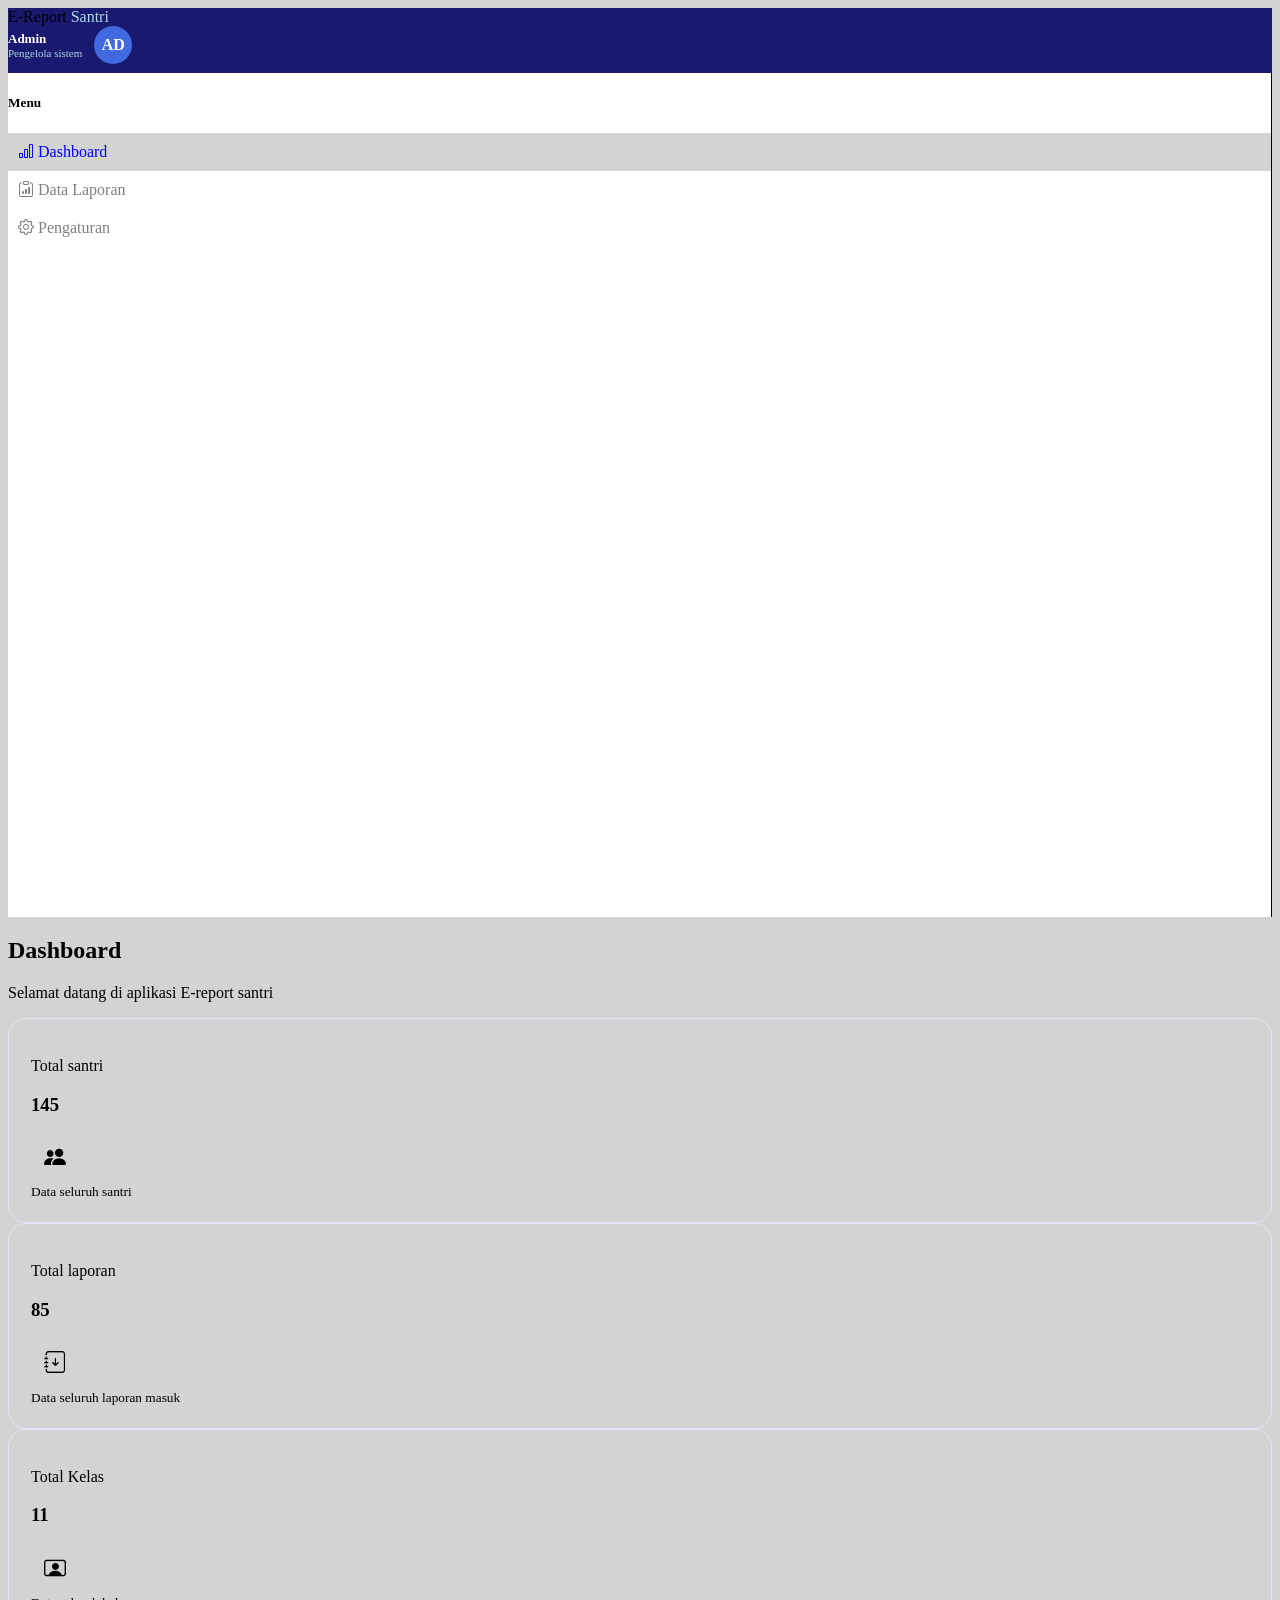
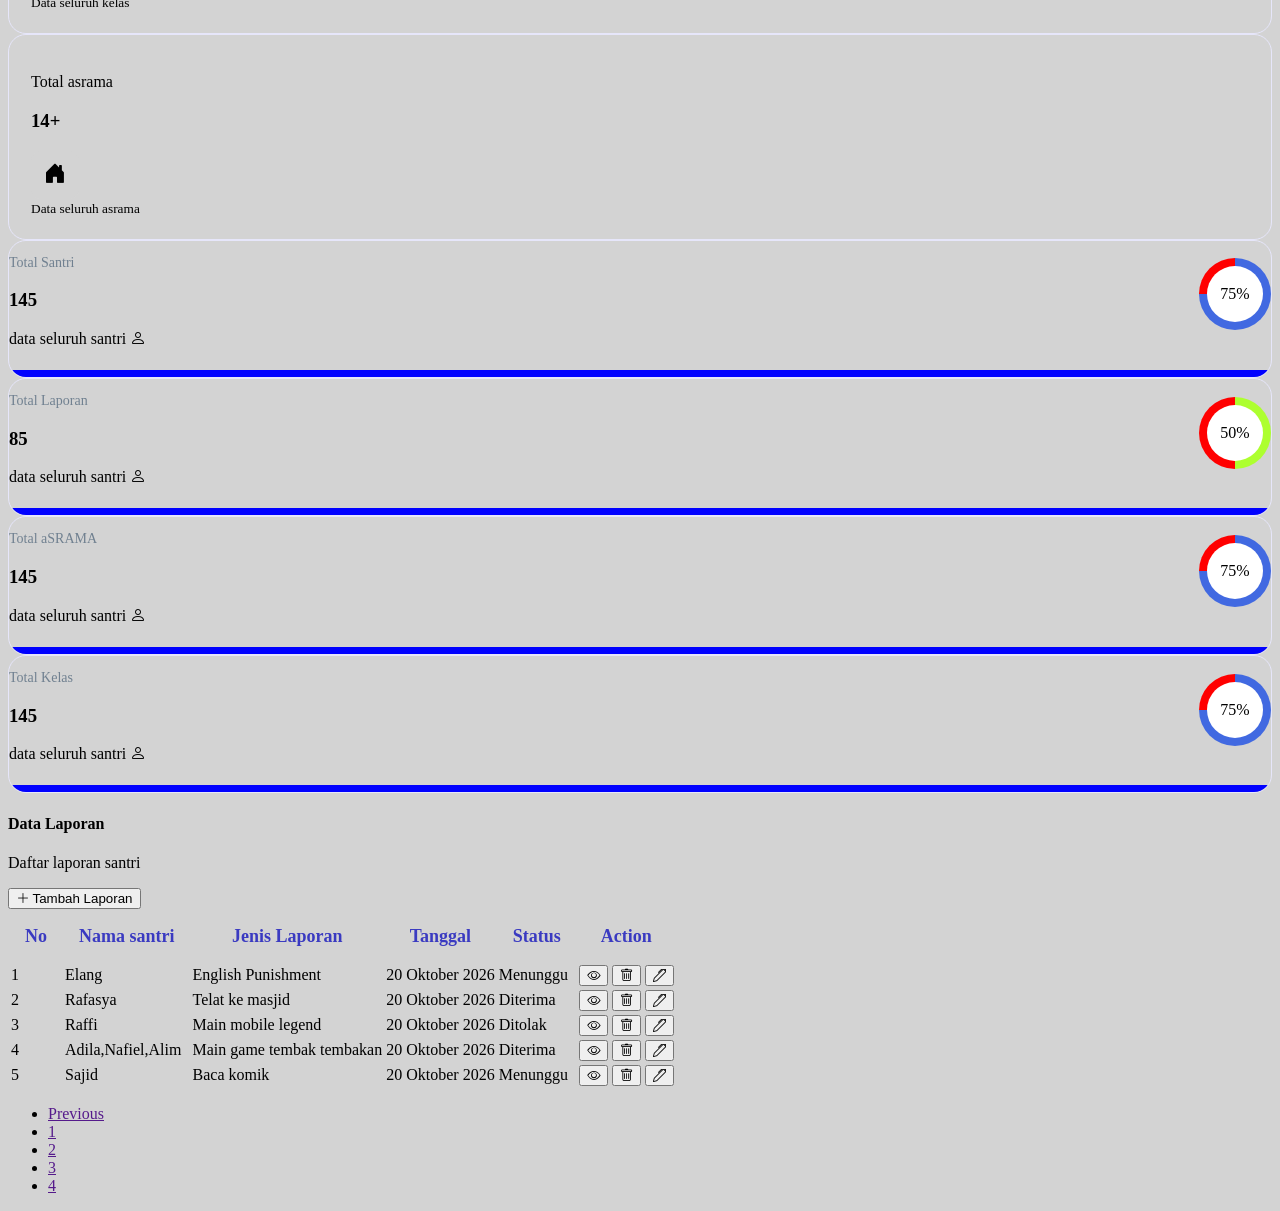
==== dasboard.html @ f148a66d "first commit" ====
<!DOCTYPE html>
<html lang="en">
<head>
    <meta charset="UTF-8">
    <meta name="viewport" content="width=device-width, initial-scale=1.0">
    <title>E-Report</title>
    <link rel="stylesheet" href="bootstrap/css/bootstrap.min.css">
    <link rel="stylesheet" href="style.css">
    <link rel="stylesheet" href="https://cdn.jsdelivr.net/npm/bootstrap-icons@1.13.2/font/bootstrap-icons.min.css">

</head>
<body>

    <nav class="navbar topbar px-4">
        <span class="navbar-brand text-white fw-bold">
            E-Report <span class="brand-light">Santri</span> 
        </span>
        <div class="admin-profile">
            <div>
                <span>Admin</span>
                <small>Pengelola sistem</small>
            </div>
            <div class="admin-avatar">AD</div>
        </div>
    </nav>
    <div class="row">
        <aside class="sidebar col-lg-2 p-4">
            <h5 class="menu-label">Menu</h5>
            <a href="" class="menu-link active"> <i class="bi bi-bar-chart"></i> Dashboard</a>
            <a href="statstik.html" class="menu-link "><i class="bi bi-clipboard-data"></i> Data Laporan</a>
            <a href="" class="menu-link"> <i class="bi bi-gear"></i> Pengaturan</a>
        </aside>
        <main class="col-lg-10 p-4">
            <h2>Dashboard</h2>
            <p>Selamat datang di aplikasi E-report santri</p>
            <div class="row">

                <!-- Card 1 -->
                 <div class="col-lg-3">
                    <div class="card stat-card h-100">
                        <div class="card-body">
                        <div class="d-flex justify-content-between align-items-center">
                            <div>
                                <p class="text-secondary mb-1">Total santri</p>
                                <h3 class="fw-bold">145</h3>
                            </div>

                            <div class="stat-icon bg-primary-subtle text-primary">
                                <i class="bi bi-people-fill"></i>
                            </div>
                        </div>
                            <small>Data seluruh santri</small>
                        </div>
                    </div>
                    
                 </div>
                 <!-- End Card 1 -->
                <!-- Card 2 -->
                 <div class="col-lg-3">
                    <div class="card stat-card h-100">
                        <div class="card-body">
                        <div class="d-flex justify-content-between align-items-center">
                            <div>
                                <p class="text-secondary mb-1">Total laporan</p>
                                <h3 class="fw-bold">85</h3>
                            </div>

                            <div class="stat-icon bg-primary-subtle text-primary">
                                <i class="bi bi-journal-arrow-down"></i>
                            </div>
                        </div>
                            <small>Data seluruh laporan masuk</small>
                        </div>
                    </div>
                    
                 </div>
                 <!-- End Card 2 -->
                <!-- Card 3 -->
                 <div class="col-lg-3">
                    <div class="card stat-card h-100">
                        <div class="card-body">
                        <div class="d-flex justify-content-between align-items-center">
                            <div>
                                <p class="text-secondary mb-1">Total Kelas</p>
                                <h3 class="fw-bold">11</h3>
                            </div>

                            <div class="stat-icon bg-primary-subtle text-primary">
                                <i class="bi bi-person-video"></i>
                            </div>
                        </div>
                            <small>Data seluruh kelas</small>
                        </div>
                    </div>
                    
                 </div>
                 <!-- End Card 3 -->
                <!-- Card 4 -->
                 <div class="col-lg-3">
                    <div class="card stat-card h-100">
                        <div class="card-body">
                        <div class="d-flex justify-content-between align-items-center">
                            <div>
                                <p class="text-secondary mb-1">Total asrama</p>
                                <h3 class="fw-bold">14+</h3>
                            </div>

                            <div class="stat-icon bg-primary-subtle text-primary">
                                <i class="bi bi-house-door-fill"></i>
                            </div>
                        </div>
                            <small>Data seluruh asrama</small>
                        </div>
                    </div>
                    
                 </div>
                 <!-- End Card 4 -->
            </div>

            <div class="row g-4 mt-2">
                <!-- Total santri -->

                <!-- card-stat-1 -->
                 <div class="col-lg-3">
                    <div class="card stat-card">
                        <div class="stat-atas">
                            <div>
                                <p class="stat-label">Total Santri</p>
                                <h3 class="stat-number">145</h3>
                                <span class="stat-keterangan text-primary">
                                    data seluruh santri
                                    <i class="bi bi-person"></i>
                                </span>
                            </div>
                            <div class="lingkaran-progres progres-biru">
                                <div class="isi-lingkaran"> <span>75%</span> </div>
                            </div>
                        </div>
                        <div class="garis-progres">
                            <div class="isi-garis garis-biru"></div>
                        </div>
                    </div>
                 </div>
                 <!-- card-stat-end -->
                <!-- card-stat-2 -->
                 <div class="col-lg-3">
                    <div class="card stat-card">
                        <div class="stat-atas">
                            <div>
                                <p class="stat-label">Total Laporan</p>
                                <h3 class="stat-number">85</h3>
                                <span class="stat-keterangan text-primary">
                                    data seluruh santri
                                    <i class="bi bi-person"></i>
                                </span>
                            </div>
                            <div class="lingkaran-progres progres-hijau">
                                <div class="isi-lingkaran"> <span>50%</span> </div>
                            </div>
                        </div>
                        <div class="garis-progres">
                            <div class="isi-garis garis-hijau"></div>
                        </div>
                    </div>
                 </div>
                 <!-- card-stat-end -->
                <!-- card-stat-3 -->
                 <div class="col-lg-3">
                    <div class="card stat-card">
                        <div class="stat-atas">
                            <div>
                                <p class="stat-label">Total aSRAMA</p>
                                <h3 class="stat-number">145</h3>
                                <span class="stat-keterangan text-primary">
                                    data seluruh santri
                                    <i class="bi bi-person"></i>
                                </span>
                            </div>
                            <div class="lingkaran-progres progres-biru">
                                <div class="isi-lingkaran"> <span>75%</span> </div>
                            </div>
                        </div>
                        <div class="garis-progres">
                            <div class="isi-garis garis-biru"></div>
                        </div>
                    </div>
                 </div>
                 <!-- card-stat-end -->
                <!-- card-stat-4 -->
                 <div class="col-lg-3">
                    <div class="card stat-card">
                        <div class="stat-atas">
                            <div>
                                <p class="stat-label">Total Kelas</p>
                                <h3 class="stat-number">145</h3>
                                <span class="stat-keterangan text-primary">
                                    data seluruh santri
                                    <i class="bi bi-person"></i>
                                </span>
                            </div>
                            <div class="lingkaran-progres progres-biru">
                                <div class="isi-lingkaran"> <span>75%</span> </div>
                            </div>
                        </div>
                        <div class="garis-progres">
                            <div class="isi-garis garis-biru"></div>
                        </div>
                    </div>
                 </div>
                 <!-- card-stat-end -->
            </div>

            <div class="mt-3">
                <div class="d-flex justify-content-between align-items-center">
                    <div>
                        <h4 class="judul-bagian mb-1">Data Laporan</h4>
                        <p class="text-secondary">Daftar laporan santri</p>
                    </div>
                    <button class="btn btn-success"> <i class="bi bi-plus-lg"></i> Tambah Laporan</button>
                </div>

                <div class="card tabel-laporan" >
                    <div class="card-body">
                         <div class="table-responsive">
                    <table class="table table-hover align-middle">
                        <thead class="table-light">
                            <tr>
                                <th>No</th>
                                <th>Nama santri</th>
                                <th>Jenis Laporan</th>
                                <th>Tanggal</th>
                                <th>Status</th>
                                <th>Action</th>
                            </tr>
                        </thead>
                        <tbody>
                            <tr>
                                <td>1</td>
                                <td>Elang </td>
                                <td>English Punishment</td>
                                <td>20 Oktober 2026</td>
                                <td> <span class="badge text-bg-warning">Menunggu</span> </td>
                                <td>
                                    <button class="btn btn-sm btn-warning"><i class="bi bi-eye"></i></button>
                                    <button class="btn btn-sm btn-danger"> <i class="bi bi-trash"></i></button>
                                    <button class="btn btn-sm btn-info"> <i class="bi bi-pen"></i> </button>
                                </td>
                            </tr>
                            <tr>
                                <td>2</td>
                                <td>Rafasya </td>
                                <td>Telat ke masjid</td>
                                <td>20 Oktober 2026</td>
                                <td> <span class="badge text-bg-success">Diterima</span> </td>
                                <td>
                                    <button class="btn btn-sm btn-warning"><i class="bi bi-eye"></i></button>
                                    <button class="btn btn-sm btn-danger"> <i class="bi bi-trash"></i></button>
                                    <button class="btn btn-sm btn-info"> <i class="bi bi-pen"></i> </button>
                                </td>
                            </tr>
                            <tr>
                                <td>3</td>
                                <td>Raffi </td>
                                <td>Main mobile legend</td>
                                <td>20 Oktober 2026</td>
                                <td> <span class="badge text-bg-danger">Ditolak</span> </td>
                                <td>
                                    <button class="btn btn-sm btn-warning"><i class="bi bi-eye"></i></button>
                                    <button class="btn btn-sm btn-danger"> <i class="bi bi-trash"></i></button>
                                    <button class="btn btn-sm btn-info"> <i class="bi bi-pen"></i> </button>
                                </td>
                            </tr>
                            <tr>
                                <td>4</td>
                                <td>Adila,Nafiel,Alim </td>
                                <td>Main game tembak tembakan</td>
                                <td>20 Oktober 2026</td>
                                <td> <span class="badge text-bg-success">Diterima</span> </td>
                                <td>
                                    <button class="btn btn-sm btn-warning"><i class="bi bi-eye"></i></button>
                                    <button class="btn btn-sm btn-danger"> <i class="bi bi-trash"></i></button>
                                    <button class="btn btn-sm btn-info"> <i class="bi bi-pen"></i> </button>
                                </td>
                            </tr>
                            <tr>
                                <td>5</td>
                                <td>Sajid </td>
                                <td>Baca komik</td>
                                <td>20 Oktober 2026</td>
                                <td> <span class="badge text-bg-warning">Menunggu</span> </td>
                                <td>
                                    <button class="btn btn-sm btn-warning"><i class="bi bi-eye"></i></button>
                                    <button class="btn btn-sm btn-danger"> <i class="bi bi-trash"></i></button>
                                    <button class="btn btn-sm btn-info"> <i class="bi bi-pen"></i> </button>
                                </td>
                            </tr>
                        </tbody>
                    </table>
                </div>
                    </div>
                    
                    <ul class="pagination mt-3">
                        
                        <li class="page-item"><a href="" class="page-link">Previous</a>
                        <li class="page-item"><a href="" class="page-link active">1</a>
                        <li class="page-item"><a href="" class="page-link">2</a>
                        <li class="page-item"><a href="" class="page-link">3</a>
                        <li class="page-item"><a href="" class="page-link">4</a>
                        
                    </ul>
                </div>
               
            </div>

        </main>
    </div>
    
    <script src="bootstrap/js/bootstrap.bundle.min.js"></script>

</body>
</html>
---- style.css ----
body{
    background-color: lightgray;
    overflow-x: hidden;
}
    /* Style Navbar */
    .topbar{
        background-color: midnightblue;
        min-height: 65px;
    }

    .brand-light{
        color: lightblue;
    }

    .admin-profile{
        display: flex;
        color: white;
        align-items: center;
        gap: 12px;
    }

    .admin-profile span, .admin-profile small{
        display: block;
    }

    .admin-profile span{
        font-size: 13px;
        font-weight: bold;
    }

    .admin-profile small{
        color: lightblue;
        font-size: 11px;
    }

    .admin-avatar{
        background-color: royalblue;
        color: white;
        width: 38px;
        height: 38px;
        display: flex;
        align-items: center;
        justify-content: center;
        border-radius: 50%;
        font-weight: bold;
    }

    /* Style Sidebar */
.sidebar{
    background-color: white;
    min-height: calc(100vh - 56px) ;
    border-right: 1px solid black;
    display: flex;
    flex-direction: column;
}

.menu-link{
    text-decoration: none;
    color: gray;
    padding: 10px;
}

.menu-link.active{
    background-color: lightgray;
    color: blue;
}

 /* Style stat */
 .stat-card{
    border: none;
    border-radius: 12px;
    transition:  0.3s;
 }

 .stat-card:hover{
    transform: translateY(-5px);
    box-shadow: 0px 8px 20px black;
 }

 .stat-icon{
    width: 48px;
    height: 48px;
    border-radius: 10px;
    background-color: lightgray;
    display: flex;
    justify-content: center;
    align-items: center;
    font-size: 22px;
 }

 .tabel-laporan thead th {
    color: rgb(58, 58, 193);
    white-space: nowrap;
    font-size: 18px;
    padding: 15px;
 }


 /* Style statistik */
 .stat-card{
    border: 1px solid lavender;
    border-radius: 18px;
    overflow: hidden;
 }

 .stat-card .card-body{
    padding: 22px;
 }

 .stat-atas{
    display: flex;
    justify-content: space-between;
    align-items: center;
    gap: 10px;
 }

 .stat-label{
    color: slategray;
    font-size: 14px;
 }

 .lingkaran-progres{
    width: 72px;
    height: 72px;
    border-radius: 50%;
    display: flex;
    align-items: center;
    justify-content: center;
 }

 .progres-biru{
    background: conic-gradient(
        royalblue 0% 75%,
        red 75% 100%
    ) ;
 }

 .isi-lingkaran{
    width: 56px;
    height: 56px;
    background-color: white;
    border-radius: 50%;
    display: flex;
    align-items: center;
    justify-content: center;
 }

 .garis-progres{
    height: 7px;
    background-color: blue;
    margin-top: 22px;
    border-radius: 20px;
 }

 .isi-garis{
    height: 100%;
 }
 .isi-biru{
    background-color: royalblue;
 }

 .progres-hijau{
    background: conic-gradient(
        greenyellow 0% 50%,
        red 50% 100%

    )
 }

.area-grafik{
   position: relative;
}
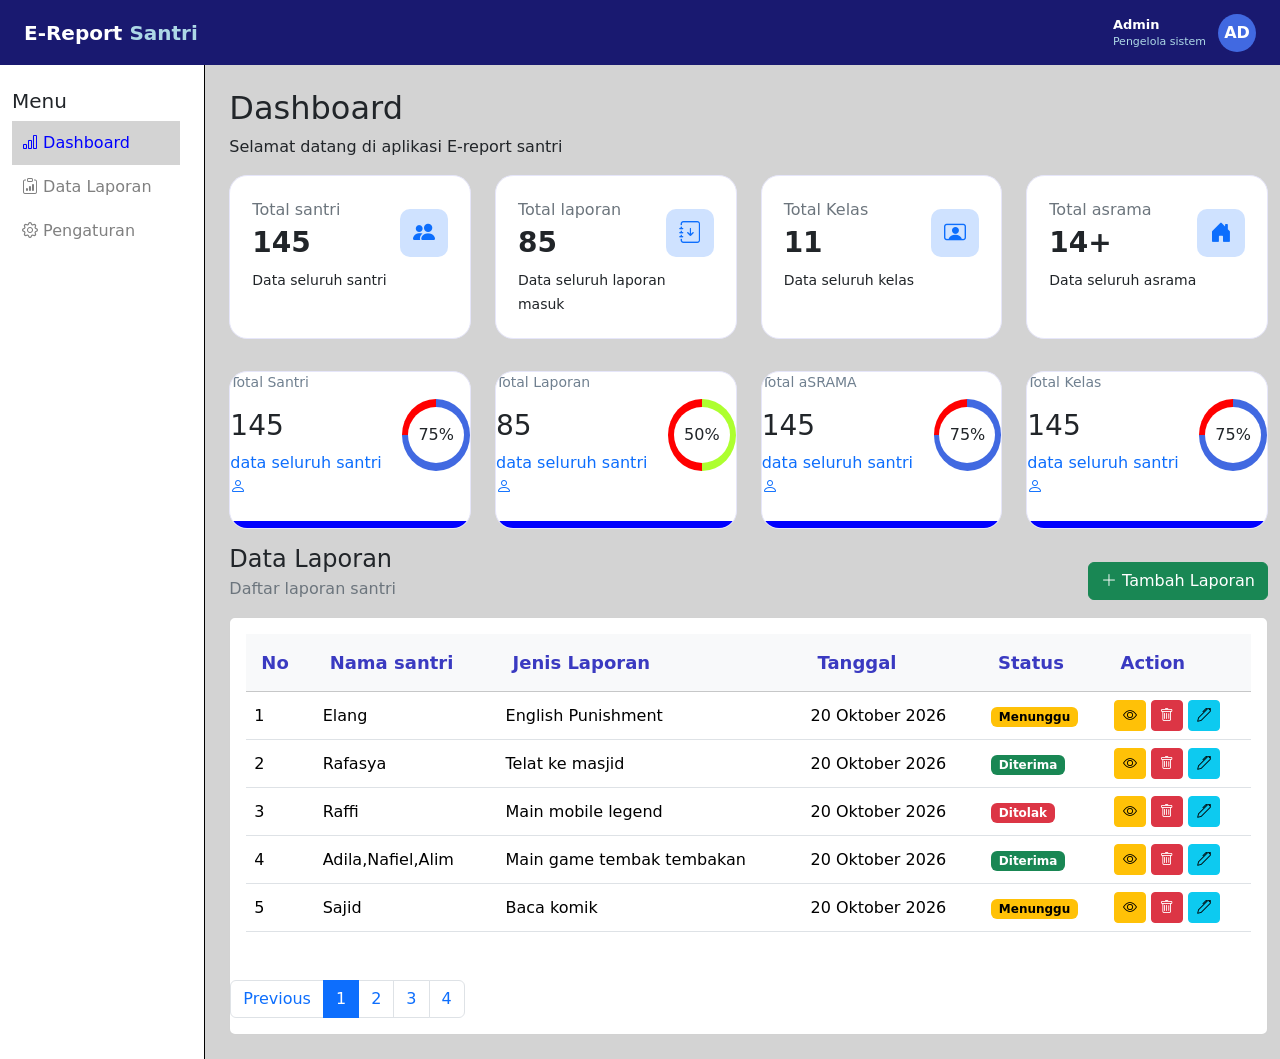
==== commit 11e8097a: "Update dasboard.html" ====
--- a/dasboard.html
+++ b/dasboard.html
@@ -4,7 +4,7 @@
     <meta charset="UTF-8">
     <meta name="viewport" content="width=device-width, initial-scale=1.0">
     <title>E-Report</title>
-    <link rel="stylesheet" href="bootstrap/css/bootstrap.min.css">
+    <link href="https://cdn.jsdelivr.net/npm/bootstrap@5.3.8/dist/css/bootstrap.min.css" rel="stylesheet">
     <link rel="stylesheet" href="style.css">
     <link rel="stylesheet" href="https://cdn.jsdelivr.net/npm/bootstrap-icons@1.13.2/font/bootstrap-icons.min.css">
 
@@ -315,7 +315,7 @@
         </main>
     </div>
     
-    <script src="bootstrap/js/bootstrap.bundle.min.js"></script>
+    <script src="https://cdn.jsdelivr.net/npm/bootstrap@5.3.8/dist/js/bootstrap.bundle.min.js"></script>
 
 </body>
-</html>+</html>
